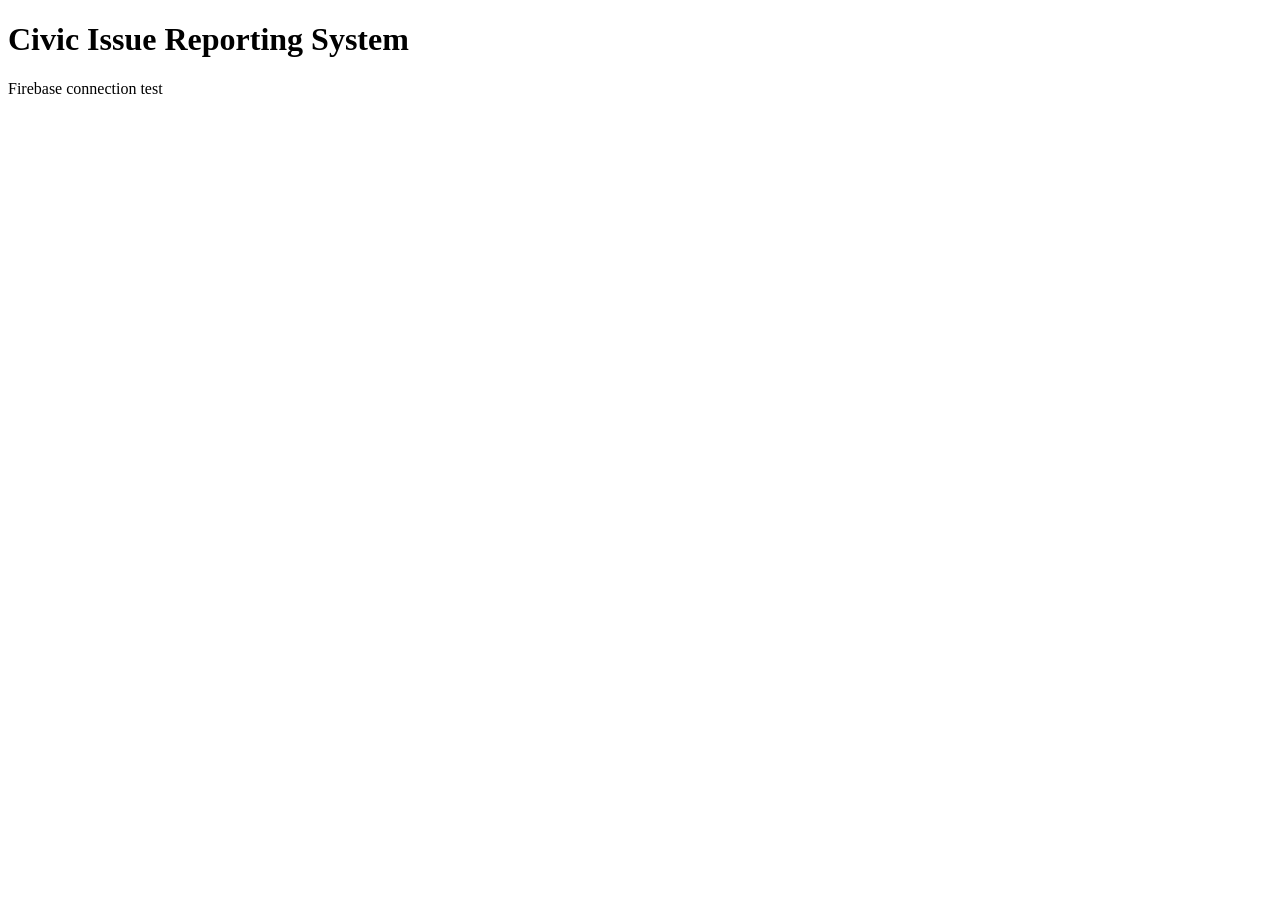
==== index.html @ d194bfbb "initial commit before navigation update and index page enhancement" ====
<!DOCTYPE html>
<html>

  <head>
        <title>Jan Samadhan: Solve Your Problems</title>
        <link rel="stylesheet" href="style.css">
  </head>

  <body>
        <h1>Civic Issue Reporting System</h1>

        <p>Firebase connection test</p>

        <script type="module" src="firebase.js"></script>
  </body>

</html>
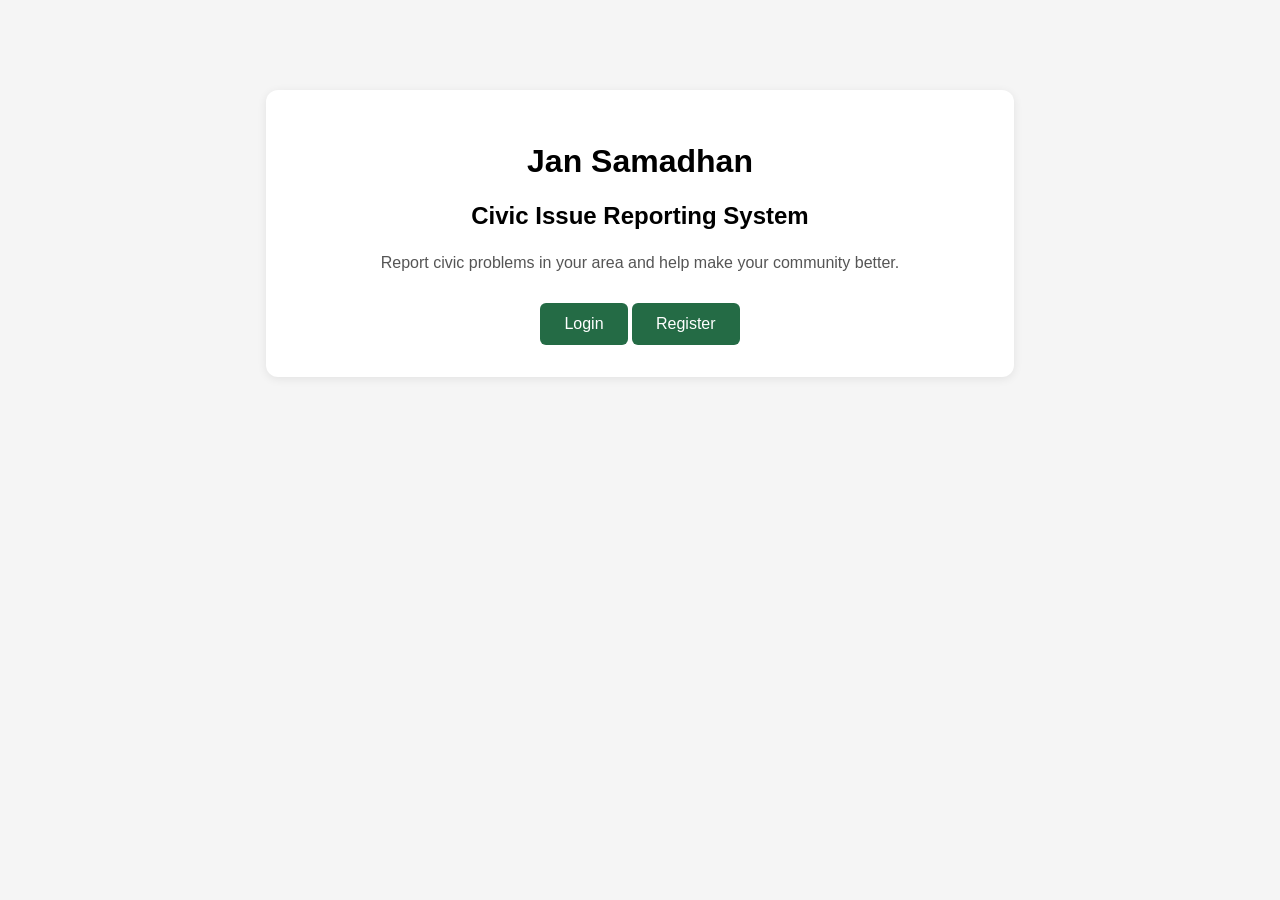
==== commit 5dddcf5f: "dont fuckin know what i did" ====
--- a/index.html
+++ b/index.html
@@ -1,17 +1,55 @@
 <!DOCTYPE html>
-<html>
+<html lang="en">
 
-  <head>
-        <title>Jan Samadhan: Solve Your Problems</title>
-        <link rel="stylesheet" href="style.css">
-  </head>
+<head>
+    <meta charset="UTF-8">
+    <meta name="viewport" content="width=device-width, initial-scale=1.0">
+    <title>Jan Samadhan | Civic Issue Reporting</title>
+    <link rel="stylesheet" href="css/style.css">
+    <style>
+        .welcome {
+            max-width: 700px;
+            margin: 90px auto;
+            padding: 32px 24px;
+            text-align: center;
+            background: #ffffff;
+            border-radius: 12px;
+            box-shadow: 0 2px 10px rgba(0, 0, 0, 0.08);
+        }
 
-  <body>
-        <h1>Civic Issue Reporting System</h1>
+        .welcome p {
+            color: #555;
+            line-height: 1.6;
+        }
 
-        <p>Firebase connection test</p>
+        .primary-button {
+            display: inline-block;
+            margin-top: 12px;
+            padding: 12px 24px;
+            border: none;
+            border-radius: 6px;
+            background: #246b45;
+            color: white;
+            font-size: 16px;
+            text-decoration: none;
+            cursor: pointer;
+        }
 
-        <script type="module" src="firebase.js"></script>
-  </body>
+        .primary-button:hover {
+            background: #194d31;
+        }
+    </style>
+</head>
 
-</html>+<body>
+    <main class="welcome">
+        <h1>Jan Samadhan</h1>
+        <h2>Civic Issue Reporting System</h2>
+        <p>Report civic problems in your area and help make your community better.</p>
+
+        <a class="primary-button" href="login.html">Login</a>
+        <a class="primary-button" href="register.html">Register</a>
+    </main>
+</body>
+
+</html>
--- a/css/style.css
+++ b/css/style.css
@@ -0,0 +1,97 @@
+body {
+    font-family: Arial, sans-serif;
+    margin: 0;
+    background: #f5f5f5;
+}
+
+
+header {
+    background: white;
+    padding: 20px;
+    border-bottom: 1px solid #ddd;
+}
+
+
+header h1 {
+    margin: 0 0 10px 0;
+}
+
+
+nav a {
+    margin-right: 15px;
+    text-decoration: none;
+}
+
+
+main {
+    max-width: 900px;
+    margin: 30px auto;
+    padding: 0 20px;
+}
+
+
+#filters {
+    margin-bottom: 20px;
+}
+
+
+#filters button {
+    margin-right: 8px;
+    padding: 8px 15px;
+    cursor: pointer;
+}
+
+
+.complaint-card {
+    background: white;
+    padding: 20px;
+    margin-bottom: 20px;
+    border-radius: 8px;
+    box-shadow: 0 2px 8px rgba(0,0,0,0.08);
+}
+
+
+.complaint-image {
+    width: 100%;
+    max-height: 300px;
+    object-fit: cover;
+    border-radius: 6px;
+}
+
+
+.status {
+    display: inline-block;
+    padding: 6px 10px;
+    border-radius: 5px;
+}
+
+
+.status-submitted {
+    background: #fff3cd;
+}
+
+
+.status-review {
+    background: #cfe2ff;
+}
+
+
+.status-progress {
+    background: #ffe5b4;
+}
+
+
+.status-resolved {
+    background: #d1e7dd;
+}
+
+
+.status-rejected {
+    background: #f8d7da;
+}
+
+
+.view-button {
+    padding: 9px 15px;
+    cursor: pointer;
+}
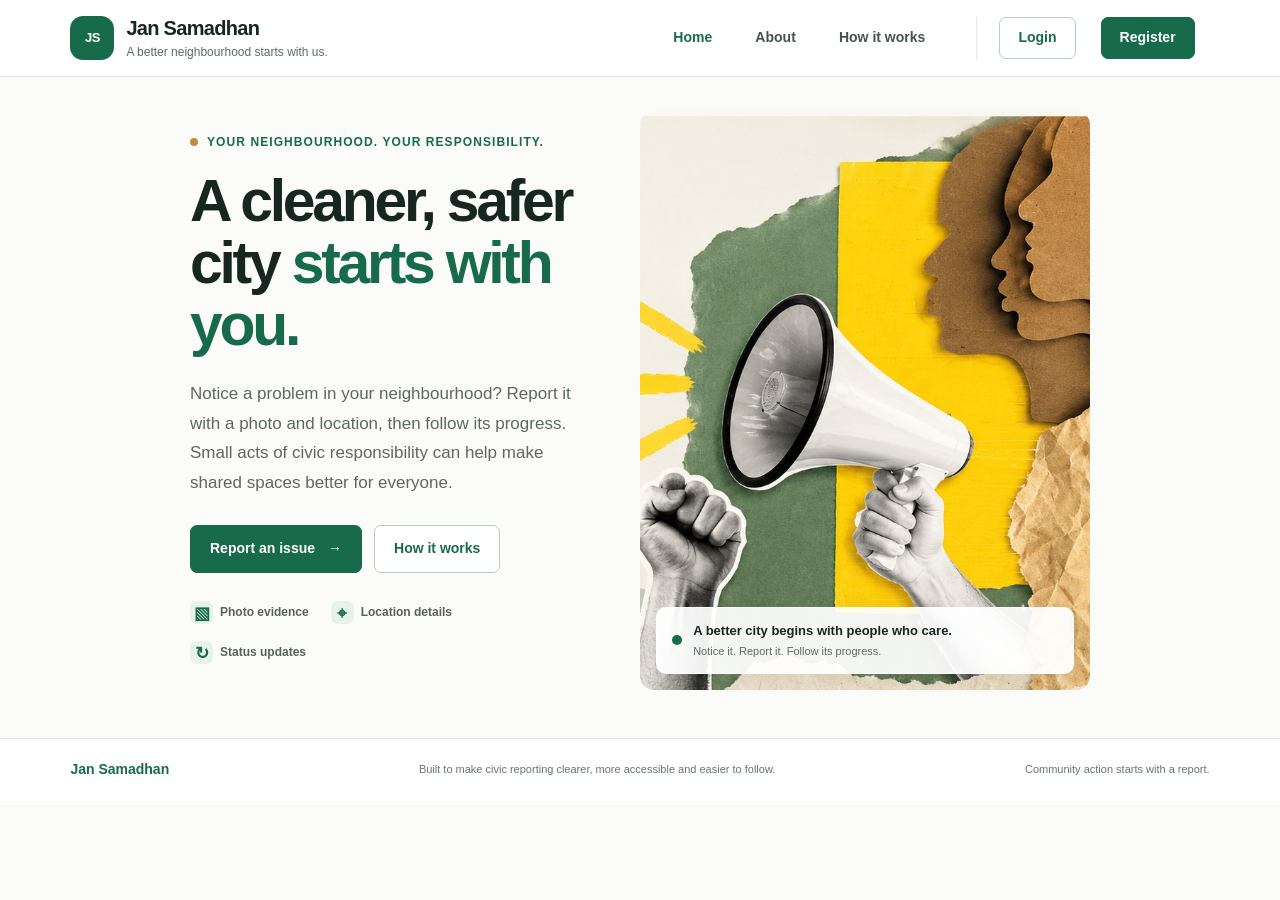
==== commit a2ae0c6b: "added ui update and final features and teting image preview for github upload" ====
--- a/index.html
+++ b/index.html
@@ -1,55 +1,65 @@
 <!DOCTYPE html>
 <html lang="en">
+<head>
+  <meta charset="UTF-8">
+  <meta name="viewport" content="width=device-width, initial-scale=1.0">
+  <meta name="description" content="Jan Samadhan helps citizens report local civic issues, share photo and location details, and follow updates as issues are addressed.">
+  <meta name="theme-color" content="#176b4b">
+  <title>Jan Samadhan | Your Voice for a Better City</title>
+  <link rel="stylesheet" href="css/style.css">
+</head>
+<body class="landing-page">
+  <header class="landing-header">
+    <a class="landing-brand" href="index.html" aria-label="Jan Samadhan home">
+      <span class="brand-mark" aria-hidden="true">JS</span>
+      <span class="brand-copy">
+        <strong>Jan Samadhan</strong>
+        <small>A better neighbourhood starts with us.</small>
+      </span>
+    </a>
 
-<head>
-    <meta charset="UTF-8">
-    <meta name="viewport" content="width=device-width, initial-scale=1.0">
-    <title>Jan Samadhan | Civic Issue Reporting</title>
-    <link rel="stylesheet" href="css/style.css">
-    <style>
-        .welcome {
-            max-width: 700px;
-            margin: 90px auto;
-            padding: 32px 24px;
-            text-align: center;
-            background: #ffffff;
-            border-radius: 12px;
-            box-shadow: 0 2px 10px rgba(0, 0, 0, 0.08);
-        }
+    <nav class="landing-nav" aria-label="Main navigation">
+      <a class="landing-nav-link active" href="index.html" aria-current="page">Home</a>
+      <a class="landing-nav-link" href="about.html">About</a>
+      <a class="landing-nav-link" href="about.html#how-it-works">How it works</a>
+      <div class="landing-auth-links">
+        <a class="landing-login" href="login.html">Login</a>
+        <a class="landing-register" href="register.html">Register</a>
+      </div>
+    </nav>
+  </header>
 
-        .welcome p {
-            color: #555;
-            line-height: 1.6;
-        }
+  <main class="landing-main">
+    <section class="landing-hero" aria-labelledby="hero-title">
+      <div class="hero-copy">
+        <p class="landing-kicker"><span></span> Your neighbourhood. Your responsibility.</p>
+        <h1 id="hero-title">A cleaner, safer city <em>starts with you.</em></h1>
+        <p class="hero-description">Notice a problem in your neighbourhood? Report it with a photo and location, then follow its progress. Small acts of civic responsibility can help make shared spaces better for everyone.</p>
+        <div class="hero-actions">
+          <a class="landing-primary-button" href="login.html">Report an issue <span aria-hidden="true">→</span></a>
+          <a class="landing-secondary-button" href="about.html#how-it-works">How it works</a>
+        </div>
+        <div class="hero-points" aria-label="Platform highlights">
+          <span><span class="point-icon" aria-hidden="true">▧</span> Photo evidence</span>
+          <span><span class="point-icon" aria-hidden="true">⌖</span> Location details</span>
+          <span><span class="point-icon" aria-hidden="true">↻</span> Status updates</span>
+        </div>
+      </div>
+      <div class="hero-visual">
+        <img src="assets/jan-samadhan-hero.jpg" alt="A paper collage of a megaphone and raised hands over a green cityscape, representing community voices and civic action" fetchpriority="high">
+        <div class="hero-image-caption">
+          <span class="caption-dot" aria-hidden="true"></span>
+          <span><strong>A better city begins with people who care.</strong><small>Notice it. Report it. Follow its progress.</small></span>
+        </div>
+      </div>
+    </section>
 
-        .primary-button {
-            display: inline-block;
-            margin-top: 12px;
-            padding: 12px 24px;
-            border: none;
-            border-radius: 6px;
-            background: #246b45;
-            color: white;
-            font-size: 16px;
-            text-decoration: none;
-            cursor: pointer;
-        }
+  </main>
 
-        .primary-button:hover {
-            background: #194d31;
-        }
-    </style>
-</head>
-
-<body>
-    <main class="welcome">
-        <h1>Jan Samadhan</h1>
-        <h2>Civic Issue Reporting System</h2>
-        <p>Report civic problems in your area and help make your community better.</p>
-
-        <a class="primary-button" href="login.html">Login</a>
-        <a class="primary-button" href="register.html">Register</a>
-    </main>
+  <footer class="landing-footer">
+    <a href="index.html">Jan Samadhan</a>
+    <p>Built to make civic reporting clearer, more accessible and easier to follow.</p>
+    <span>Community action starts with a report.</span>
+  </footer>
 </body>
-
 </html>
--- a/css/style.css
+++ b/css/style.css
@@ -94,4 +94,819 @@
 .view-button {
     padding: 9px 15px;
     cursor: pointer;
-}+}
+
+
+/* ===== Citizen Profile ===== */
+
+.profile-main {
+    max-width: 900px;
+}
+
+.back-link {
+    display: inline-block;
+    margin-bottom: 24px;
+    color: #246b45;
+    text-decoration: none;
+}
+
+.profile-header {
+    display: flex;
+    align-items: center;
+    gap: 18px;
+    background: white;
+    padding: 24px;
+    border-radius: 12px;
+    margin-bottom: 24px;
+    box-shadow: 0 2px 8px rgba(0, 0, 0, 0.06);
+}
+
+.profile-header h2 {
+    margin: 0 0 8px;
+}
+
+.profile-header p {
+    margin: 0;
+    color: #666;
+    line-height: 1.5;
+}
+
+.profile-avatar {
+    width: 64px;
+    height: 64px;
+    flex-shrink: 0;
+    display: grid;
+    place-items: center;
+    border-radius: 50%;
+    background: #246b45;
+    color: white;
+    font-size: 26px;
+    font-weight: bold;
+}
+
+.profile-main h3 {
+    margin-top: 30px;
+    margin-bottom: 16px;
+}
+
+.profile-details {
+    display: grid;
+    grid-template-columns: repeat(2, minmax(0, 1fr));
+    gap: 14px;
+}
+
+.profile-detail {
+    display: flex;
+    flex-direction: column;
+    gap: 8px;
+    min-width: 0;
+    padding: 18px;
+    background: white;
+    border: 1px solid #e5e7eb;
+    border-radius: 10px;
+}
+
+.profile-detail span {
+    color: #666;
+    font-size: 14px;
+}
+
+.profile-detail strong {
+    overflow-wrap: anywhere;
+}
+
+.profile-stats {
+    display: grid;
+    grid-template-columns: repeat(3, minmax(0, 1fr));
+    gap: 16px;
+}
+
+.stat-card {
+    display: flex;
+    flex-direction: column;
+    gap: 10px;
+    padding: 22px 16px;
+    background: white;
+    border: 1px solid #e5e7eb;
+    border-radius: 10px;
+    text-align: center;
+}
+
+.stat-number {
+    font-size: 32px;
+    font-weight: bold;
+    color: #246b45;
+}
+
+.profile-actions {
+    display: flex;
+    flex-wrap: wrap;
+    gap: 12px;
+    margin-top: 28px;
+}
+
+.profile-button {
+    display: inline-block;
+    padding: 12px 18px;
+    border-radius: 7px;
+    background: #246b45;
+    color: white;
+    text-decoration: none;
+}
+
+.profile-button.secondary {
+    background: white;
+    color: #246b45;
+    border: 1px solid #246b45;
+}
+
+#profileError {
+    color: #b42318;
+}
+
+@media (max-width: 600px) {
+    .profile-header {
+        align-items: flex-start;
+        padding: 18px;
+    }
+
+    .profile-details {
+        grid-template-columns: 1fr;
+    }
+
+    .profile-stats {
+        grid-template-columns: 1fr;
+    }
+
+    .profile-actions {
+        flex-direction: column;
+    }
+
+    .profile-button {
+        text-align: center;
+    }
+}
+
+
+/* ===== Phase 1: complaint feed and interaction UI groundwork ===== */
+html {
+    scroll-behavior: smooth;
+}
+
+body {
+    color: #202820;
+    line-height: 1.55;
+}
+
+header {
+    position: relative;
+}
+
+nav {
+    display: flex;
+    align-items: center;
+    flex-wrap: wrap;
+    gap: 10px;
+    margin-top: 12px;
+}
+
+nav a {
+    color: #246b45;
+    font-weight: 600;
+}
+
+button {
+    font: inherit;
+}
+
+button:focus-visible,
+a:focus-visible,
+textarea:focus-visible {
+    outline: 3px solid #6aa884;
+    outline-offset: 3px;
+}
+
+#filters {
+    display: flex;
+    flex-wrap: wrap;
+    gap: 8px;
+}
+
+#filters button,
+.view-button,
+.reaction-button {
+    border: 1px solid #246b45;
+    border-radius: 7px;
+    padding: 9px 14px;
+    background: #fff;
+    color: #246b45;
+    cursor: pointer;
+    transition: background .15s ease, color .15s ease, transform .15s ease;
+}
+
+#filters button:hover,
+.view-button:hover:not(:disabled),
+.reaction-button:hover:not(:disabled) {
+    background: #edf6f0;
+}
+
+#filters button.filter-active {
+    background: #246b45;
+    color: #fff;
+}
+
+.complaint-card h3,
+.complaint-detail-card h2 {
+    overflow-wrap: anywhere;
+}
+
+.complaint-actions {
+    display: flex;
+    align-items: center;
+    flex-wrap: wrap;
+    gap: 12px;
+    margin-top: 18px;
+}
+
+.interaction-setup-note {
+    margin: 8px 0;
+    color: #5b6470;
+    font-size: 0.92rem;
+}
+
+.image-fallback {
+    padding: 12px;
+    border-radius: 6px;
+    background: #f1f3f2;
+    color: #5b6470;
+}
+
+.detail-meta {
+    color: #4b5563;
+}
+
+.interaction-panel {
+    margin-top: 24px;
+    padding-top: 20px;
+    border-top: 1px solid #e5e7eb;
+}
+
+.interaction-panel h3 {
+    margin-top: 12px;
+}
+
+.reaction-row {
+    display: flex;
+    flex-wrap: wrap;
+    gap: 10px;
+    margin: 12px 0 20px;
+}
+
+.reaction-button:disabled,
+.comment-form button:disabled,
+.comment-form textarea:disabled {
+    cursor: not-allowed;
+    opacity: 0.55;
+}
+
+.comment-form {
+    display: grid;
+    gap: 10px;
+    max-width: 650px;
+}
+
+.comment-form textarea {
+    width: 100%;
+    box-sizing: border-box;
+    padding: 12px;
+    border: 1px solid #cbd5d0;
+    border-radius: 8px;
+    font: inherit;
+    resize: vertical;
+}
+
+.comment-form button {
+    justify-self: start;
+}
+
+.comments-placeholder {
+    padding: 14px;
+    border: 1px dashed #cbd5d0;
+    border-radius: 8px;
+    color: #5b6470;
+    background: #fafcfb;
+}
+
+@media (max-width: 600px) {
+    main {
+        margin-top: 20px;
+        padding: 0 14px;
+    }
+
+    header {
+        padding: 16px;
+    }
+
+    nav {
+        gap: 8px;
+    }
+
+    nav a {
+        margin-right: 4px;
+    }
+
+    .complaint-card {
+        padding: 15px;
+    }
+
+    .complaint-actions {
+        align-items: stretch;
+        flex-direction: column;
+    }
+
+    .complaint-actions .view-button {
+        width: 100%;
+    }
+
+    .comment-form button {
+        width: 100%;
+    }
+}
+
+/* ===== Phase 2: complaint reactions and comments ===== */
+.interaction-panel {
+    margin-top: 22px;
+    padding: 16px;
+    border: 1px solid #e5e7eb;
+    border-radius: 10px;
+    background: #fbfcfb;
+}
+
+.interaction-panel h3 {
+    margin: 0 0 12px;
+}
+
+.reaction-row {
+    display: flex;
+    flex-wrap: wrap;
+    align-items: center;
+    gap: 10px;
+    margin: 12px 0 18px;
+}
+
+.reaction-button {
+    padding: 9px 13px;
+    border: 1px solid #d1d5db;
+    border-radius: 8px;
+    background: white;
+    color: #222;
+    cursor: pointer;
+    transition: background 0.15s ease, border-color 0.15s ease;
+}
+
+.reaction-button:hover:not(:disabled) {
+    border-color: #246b45;
+}
+
+.reaction-button.reaction-selected {
+    background: #e3f3e9;
+    border-color: #246b45;
+    color: #174d30;
+    font-weight: 700;
+}
+
+.reaction-button:disabled,
+.comment-form button:disabled {
+    cursor: wait;
+    opacity: 0.65;
+}
+
+.reaction-count {
+    display: inline-block;
+    min-width: 1ch;
+    margin-left: 3px;
+}
+
+.reaction-row-compact {
+    margin: 8px 0 2px;
+}
+
+.complaint-card-interactions {
+    padding: 10px 0 0;
+    border: 0;
+    border-top: 1px solid #eee;
+    border-radius: 0;
+    background: transparent;
+}
+
+.complaint-actions {
+    display: flex;
+    flex-direction: column;
+    align-items: flex-start;
+    gap: 10px;
+}
+
+.comment-form {
+    display: grid;
+    gap: 10px;
+    margin: 12px 0 20px;
+}
+
+.comment-form textarea {
+    width: 100%;
+    box-sizing: border-box;
+    min-height: 76px;
+    padding: 11px 12px;
+    border: 1px solid #d1d5db;
+    border-radius: 8px;
+    font: inherit;
+    resize: vertical;
+}
+
+.comment-form textarea:focus {
+    outline: 2px solid #b8dec7;
+    border-color: #246b45;
+}
+
+.comment-form button {
+    justify-self: start;
+    border: 0;
+    border-radius: 7px;
+    background: #246b45;
+    color: white;
+}
+
+.comment-form-message,
+.interaction-error {
+    margin: 0;
+    color: #8a2b2b;
+    font-size: 14px;
+}
+
+.comments-list {
+    display: grid;
+    gap: 10px;
+}
+
+.comment-card {
+    padding: 12px;
+    border: 1px solid #e5e7eb;
+    border-radius: 8px;
+    background: white;
+}
+
+.comment-header {
+    display: flex;
+    flex-wrap: wrap;
+    justify-content: space-between;
+    gap: 6px 12px;
+    margin-bottom: 7px;
+}
+
+.comment-date {
+    color: #6b7280;
+    font-size: 12px;
+}
+
+.comment-text {
+    margin: 0;
+    white-space: pre-wrap;
+    overflow-wrap: anywhere;
+}
+
+.comments-placeholder,
+.comments-loading {
+    color: #6b7280;
+    font-size: 14px;
+}
+
+@media (max-width: 600px) {
+    .interaction-panel {
+        padding: 12px;
+    }
+
+    .reaction-row {
+        gap: 8px;
+    }
+
+    .reaction-button {
+        padding: 8px 10px;
+    }
+}
+
+/* ===== Phase 3: Government dashboard ===== */
+.dashboard-nav { display: flex; align-items: center; gap: 16px; flex-wrap: wrap; }
+.dashboard-nav a { color: #246b45; font-weight: 700; }
+.dashboard-nav button, .secondary-action, .save-status-button { border: 0; border-radius: 8px; padding: 10px 15px; cursor: pointer; font: inherit; }
+.dashboard-nav button, .save-status-button { background: #246b45; color: #fff; }
+.government-main { max-width: 1150px; }
+.government-heading { display: flex; align-items: center; justify-content: space-between; gap: 18px; margin-bottom: 24px; }
+.government-heading h2 { margin: 0 0 6px; }
+.government-heading p { margin: 0; color: #5f6b63; }
+.eyebrow { font-size: 12px; letter-spacing: .12em; font-weight: 700; color: #246b45 !important; margin-bottom: 8px !important; }
+.secondary-action { background: #fff; border: 1px solid #cbd5ce; color: #244b34; }
+.government-stats { display: grid; grid-template-columns: repeat(4, minmax(0, 1fr)); gap: 14px; margin: 24px 0; }
+.government-stat { background: #fff; border: 1px solid #e2e8e3; border-radius: 12px; padding: 20px; }
+.government-stat span { display: block; font-size: 30px; font-weight: 750; color: #246b45; }
+.government-stat p { margin: 4px 0 0; color: #58645b; }
+.government-filters { display: grid; grid-template-columns: 2fr 1fr 1fr; gap: 14px; padding: 18px; background: #fff; border: 1px solid #e2e8e3; border-radius: 12px; margin-bottom: 24px; }
+.government-filters label, .status-editor label { display: flex; flex-direction: column; gap: 6px; font-size: 14px; font-weight: 700; }
+.government-filters input, .government-filters select, .status-editor select { width: 100%; min-width: 0; box-sizing: border-box; padding: 10px 11px; border: 1px solid #cbd5ce; border-radius: 7px; background: #fff; font: inherit; }
+.government-list-heading { display: flex; justify-content: space-between; align-items: baseline; gap: 12px; }
+.government-list-heading h3 { margin-bottom: 12px; }
+.government-list-heading span, .report-meta { color: #68736b; font-size: 13px; }
+.government-report-card { background: #fff; border: 1px solid #e2e8e3; border-radius: 12px; padding: 20px; margin-bottom: 16px; box-shadow: 0 2px 7px rgba(0,0,0,.04); }
+.government-report-header { display: flex; align-items: flex-start; justify-content: space-between; gap: 14px; }
+.government-report-header h4 { margin: 0 0 4px; font-size: 18px; }
+.report-meta { margin: 0 0 12px; }
+.status-badge { display: inline-block; flex-shrink: 0; padding: 5px 9px; border-radius: 999px; background: #f0f2f0; font-size: 12px; font-weight: 700; }
+.status-submitted { background: #fff3cd; }
+.status-under-review { background: #cfe2ff; }
+.status-in-progress { background: #ffe5b4; }
+.status-resolved { background: #d1e7dd; }
+.status-rejected { background: #f8d7da; }
+.government-report-image { display: block; width: 100%; max-height: 420px; min-height: 160px; object-fit: contain; object-position: center; background: #f4f6f5; border-radius: 8px; margin: 8px 0 12px; }
+.government-description { white-space: pre-wrap; overflow-wrap: anywhere; }
+.map-link { display: inline-block; margin: 2px 0 12px; color: #246b45; }
+.status-editor { display: flex; align-items: end; gap: 12px; padding-top: 14px; margin-top: 12px; border-top: 1px solid #edf0ed; }
+.status-editor label { flex: 1; }
+.error-message { color: #b42318; }
+.success-message { color: #176b3a; }
+.empty-state { padding: 24px; text-align: center; background: #fff; border-radius: 10px; color: #68736b; }
+@media (max-width: 700px) {
+  .government-heading { align-items: flex-start; flex-direction: column; }
+  .government-stats { grid-template-columns: repeat(2, minmax(0, 1fr)); }
+  .government-filters { grid-template-columns: 1fr; }
+  .government-report-header { flex-direction: column; }
+  .status-editor { align-items: stretch; flex-direction: column; }
+}
+
+
+/* ===== Phase 4: citizen report history ===== */
+.my-reports-heading { display: flex; align-items: center; justify-content: space-between; gap: 16px; margin-top: 30px; }
+.my-reports-heading h3 { margin-bottom: 4px; }
+.muted-copy { color: #667085; margin-top: 4px; }
+.profile-refresh { border: 1px solid #246b45; color: #246b45; background: #fff; border-radius: 7px; padding: 9px 14px; font: inherit; cursor: pointer; }
+.profile-refresh:disabled { opacity: .6; cursor: wait; }
+.my-reports-list { display: grid; gap: 14px; }
+.my-report-card, .my-reports-empty { background: #fff; border: 1px solid #e5e7eb; border-radius: 11px; padding: 18px; }
+.my-report-top { display: flex; align-items: flex-start; justify-content: space-between; gap: 14px; }
+.my-report-top h4 { margin: 0 0 5px; font-size: 17px; }
+.my-report-meta { margin: 0; color: #667085; font-size: 13px; }
+.my-report-description { margin: 14px 0; white-space: pre-wrap; overflow-wrap: anywhere; }
+.my-report-status { display: inline-block; flex-shrink: 0; border-radius: 999px; padding: 5px 9px; font-size: 12px; font-weight: 700; background: #f1f3f5; }
+.my-report-status.status-submitted { background: #fff3cd; }
+.my-report-status.status-under-review { background: #cfe2ff; }
+.my-report-status.status-in-progress { background: #ffe5b4; }
+.my-report-status.status-resolved { background: #d1e7dd; }
+.my-report-status.status-rejected { background: #f8d7da; }
+.my-report-actions { display: flex; flex-wrap: wrap; gap: 10px; margin-top: 14px; }
+.my-report-link { color: #246b45; font-weight: 700; text-decoration: none; }
+.my-report-link:hover { text-decoration: underline; }
+.secondary-link { color: #475467; }
+.my-reports-empty { text-align: center; padding: 28px 18px; }
+.my-reports-empty p { color: #667085; }
+.profile-inline-error { color: #b42318; }
+#profileNotice { color: #667085; font-size: 13px; }
+@media (max-width: 600px) {
+  .my-reports-heading { align-items: flex-start; }
+  .my-report-top { flex-direction: column; }
+  .my-report-status { align-self: flex-start; }
+}
+
+/* ===== Landing page refresh: scoped to index.html only ===== */
+.landing-page {
+    --landing-green: #176b4b;
+    --landing-green-dark: #10543b;
+    --landing-ink: #172620;
+    --landing-muted: #5e6b64;
+    --landing-line: #e1e8e3;
+    --landing-paper: #fbfcfa;
+    background: var(--landing-paper);
+    color: var(--landing-ink);
+    font-family: Arial, Helvetica, sans-serif;
+    line-height: 1.55;
+}
+.landing-page * { box-sizing: border-box; }
+.landing-page a { text-decoration: none; }
+.landing-header {
+    display: flex;
+    align-items: center;
+    justify-content: space-between;
+    gap: 28px;
+    width: 100%;
+    padding: 16px clamp(20px, 5.5vw, 84px);
+    background: rgba(255,255,255,.96);
+    border-bottom: 1px solid var(--landing-line);
+}
+.landing-brand { display: inline-flex; align-items: center; gap: 12px; min-width: max-content; color: var(--landing-ink); }
+.brand-mark {
+    display: grid; place-items: center; width: 44px; height: 44px; border-radius: 13px;
+    background: var(--landing-green); color: #fff; font-size: 13px; font-weight: 800; letter-spacing: -.04em;
+}
+.brand-copy { display: flex; flex-direction: column; line-height: 1.25; }
+.brand-copy strong { font-size: 20px; letter-spacing: -.035em; }
+.brand-copy small { margin-top: 4px; color: var(--landing-muted); font-size: 12px; }
+.landing-nav { display: flex; align-items: center; gap: clamp(12px, 2.2vw, 30px); margin: 0; }
+.landing-nav-link { color: #46534c; font-size: 14px; font-weight: 600; padding: 10px 0; }
+.landing-nav-link:hover, .landing-nav-link.active { color: var(--landing-green); }
+.landing-auth-links { display: flex; align-items: center; gap: 10px; margin-left: 8px; padding-left: 22px; border-left: 1px solid var(--landing-line); }
+.landing-login, .landing-register { display: inline-flex; align-items: center; justify-content: center; min-height: 42px; padding: 9px 18px; border-radius: 7px; font-size: 14px; font-weight: 700; }
+.landing-login { color: var(--landing-green); border: 1px solid #b8cec1; background: #fff; }
+.landing-login:hover { background: #f0f6f2; }
+.landing-register { color: #fff; background: var(--landing-green); border: 1px solid var(--landing-green); }
+.landing-register:hover, .landing-primary-button:hover { background: var(--landing-green-dark); }
+.landing-main { width: min(1240px, calc(100% - 48px)); margin: 0 auto; padding: 34px 0 48px; }
+.landing-hero { display: grid; grid-template-columns: minmax(0, .94fr) minmax(0, 1.06fr); align-items: stretch; gap: clamp(24px, 4vw, 56px); min-height: 440px; }
+.hero-copy { display: flex; flex-direction: column; align-items: flex-start; justify-content: center; padding: 22px 0 26px; }
+.landing-kicker { display: flex; align-items: center; gap: 9px; margin: 0 0 18px; color: var(--landing-green); font-size: 12px; font-weight: 800; letter-spacing: .09em; text-transform: uppercase; }
+.landing-kicker > span { width: 8px; height: 8px; border-radius: 50%; background: #c58b43; }
+.hero-copy h1 { max-width: 610px; margin: 0; font-size: clamp(38px, 4.6vw, 62px); line-height: 1.06; letter-spacing: -.055em; font-weight: 800; }
+.hero-copy h1 em { color: var(--landing-green); font-style: normal; }
+.hero-description { max-width: 550px; margin: 22px 0 0; color: #5c6861; font-size: 17px; line-height: 1.75; }
+.hero-actions { display: flex; flex-wrap: wrap; gap: 12px; margin-top: 27px; }
+.landing-primary-button, .landing-secondary-button { display: inline-flex; align-items: center; justify-content: center; gap: 13px; min-height: 48px; padding: 12px 19px; border-radius: 7px; font-size: 14px; font-weight: 700; transition: background .15s ease, border-color .15s ease; }
+.landing-primary-button { color: #fff; background: var(--landing-green); border: 1px solid var(--landing-green); }
+.landing-secondary-button { color: var(--landing-green); background: #fff; border: 1px solid #b8cec1; }
+.landing-secondary-button:hover { background: #f0f6f2; }
+.hero-points { display: flex; flex-wrap: wrap; gap: 17px 22px; margin-top: 28px; color: #56635c; font-size: 12px; font-weight: 600; }
+.hero-points > span { display: inline-flex; align-items: center; gap: 7px; }
+.point-icon { display: inline-grid; place-items: center; width: 23px; height: 23px; border-radius: 7px; color: var(--landing-green); background: #e8f2ec; font-size: 17px; }
+.hero-visual { position: relative; min-height: 400px; overflow: hidden; border-radius: 14px; background: #e4ece6; }
+.hero-visual > img { display: block; width: 100%; height: 100%; min-height: 400px; object-fit: cover; object-position: center; }
+.hero-image-caption { position: absolute; right: 16px; bottom: 16px; left: 16px; display: flex; align-items: center; gap: 11px; padding: 13px 15px; border: 1px solid rgba(255,255,255,.65); border-radius: 10px; background: rgba(255,255,255,.93); box-shadow: 0 8px 28px rgba(21,45,31,.12); }
+.caption-dot { width: 10px; height: 10px; flex: 0 0 auto; border-radius: 50%; background: var(--landing-green); }
+.hero-image-caption span:last-child { display: flex; flex-direction: column; }
+.hero-image-caption strong { font-size: 13px; }
+.hero-image-caption small { margin-top: 2px; color: var(--landing-muted); font-size: 11px; }
+.landing-features { display: grid; grid-template-columns: repeat(3, minmax(0, 1fr)); gap: 16px; margin-top: 34px; }
+.landing-feature-card { min-width: 0; padding: 23px; border: 1px solid var(--landing-line); border-radius: 11px; background: #fff; }
+.feature-icon { display: grid; place-items: center; width: 42px; height: 42px; border-radius: 11px; font-size: 24px; font-weight: 500; }
+.feature-icon-green { color: #176b4b; background: #e5f2e9; }
+.feature-icon-amber { color: #9b6725; background: #fbefdc; }
+.feature-icon-sage { color: #456e58; background: #e8eee8; }
+.landing-feature-card h2 { margin: 15px 0 7px; font-size: 17px; letter-spacing: -.02em; }
+.landing-feature-card p { margin: 0; color: var(--landing-muted); font-size: 13px; line-height: 1.7; }
+.landing-how { display: grid; grid-template-columns: .8fr 1.2fr; gap: clamp(30px, 7vw, 100px); padding: 64px 0 56px; }
+.how-heading .landing-kicker { margin-bottom: 12px; }
+.how-heading h2 { margin: 0; max-width: 370px; font-size: clamp(27px, 3vw, 38px); line-height: 1.15; letter-spacing: -.04em; }
+.how-heading > p:last-child { max-width: 380px; color: var(--landing-muted); font-size: 14px; }
+.how-steps { display: grid; gap: 0; margin: 0; padding: 0; list-style: none; }
+.how-steps li { display: flex; gap: 17px; padding: 16px 0; border-bottom: 1px solid var(--landing-line); }
+.how-steps li:first-child { padding-top: 0; }
+.how-steps li:last-child { border-bottom: 0; }
+.step-number { display: grid; place-items: center; width: 39px; height: 39px; flex: 0 0 auto; border-radius: 10px; background: #e8f2ec; color: var(--landing-green); font-size: 12px; font-weight: 800; }
+.how-steps h3 { margin: 0 0 4px; font-size: 15px; }
+.how-steps p { margin: 0; color: var(--landing-muted); font-size: 13px; }
+.landing-bottom-cta { display: flex; align-items: center; justify-content: space-between; gap: 24px; padding: 25px 28px; border: 1px solid #dce8df; border-radius: 12px; background: #f0f6f1; }
+.landing-bottom-cta h2 { margin: 0 0 5px; font-size: 20px; letter-spacing: -.025em; }
+.landing-bottom-cta p { margin: 0; color: var(--landing-muted); font-size: 13px; }
+.landing-bottom-cta .landing-primary-button { flex: 0 0 auto; }
+.landing-footer { display: flex; flex-wrap: wrap; align-items: center; justify-content: space-between; gap: 10px 20px; padding: 20px clamp(20px, 5.5vw, 84px); border-top: 1px solid var(--landing-line); background: #fff; }
+.landing-footer a { color: var(--landing-green); font-size: 14px; font-weight: 800; }
+.landing-footer p, .landing-footer span { margin: 0; color: #69756e; font-size: 11px; }
+.landing-page a:focus-visible { outline: 3px solid #d5a65f; outline-offset: 3px; }
+@media (max-width: 850px) {
+    .landing-header { align-items: flex-start; flex-direction: column; gap: 12px; }
+    .landing-nav { width: 100%; flex-wrap: wrap; gap: 10px 18px; }
+    .landing-auth-links { margin-left: auto; padding-left: 14px; }
+    .landing-hero { grid-template-columns: 1fr; }
+    .hero-copy { padding: 20px 0 0; }
+    .hero-visual, .hero-visual > img { min-height: 330px; }
+    .landing-how { grid-template-columns: 1fr; gap: 25px; }
+}
+@media (max-width: 560px) {
+    .landing-header { padding: 14px 18px; }
+    .brand-copy strong { font-size: 18px; }
+    .brand-copy small { font-size: 11px; }
+    .landing-nav { gap: 8px 14px; }
+    .landing-nav-link { font-size: 12px; }
+    .landing-auth-links { width: 100%; margin: 4px 0 0; padding: 12px 0 0; border-top: 1px solid var(--landing-line); border-left: 0; }
+    .landing-login, .landing-register { flex: 1; }
+    .landing-main { width: calc(100% - 36px); padding-top: 20px; }
+    .hero-copy h1 { font-size: clamp(36px, 11vw, 48px); }
+    .hero-description { font-size: 15px; }
+    .hero-actions { width: 100%; }
+    .hero-actions a { flex: 1; padding-inline: 12px; }
+    .hero-points { gap: 10px 14px; }
+    .hero-visual, .hero-visual > img { min-height: 280px; }
+    .hero-image-caption { right: 10px; bottom: 10px; left: 10px; padding: 10px; }
+    .landing-features { grid-template-columns: 1fr; gap: 12px; margin-top: 22px; }
+    .landing-feature-card { padding: 18px; }
+    .landing-how { padding: 45px 0 35px; }
+    .landing-bottom-cta { align-items: flex-start; flex-direction: column; padding: 21px; }
+    .landing-footer { align-items: flex-start; flex-direction: column; padding: 20px 18px; }
+}
+@media (prefers-reduced-motion: reduce) {
+    .landing-page { scroll-behavior: auto; }
+    .landing-page * { transition: none !important; }
+}
+
+
+/* ===== Consistent Jan Samadhan UI system across application pages ===== */
+:root { --js-green: #176b4b; --js-green-dark: #10543b; --js-ink: #1b2b23; --js-muted: #637068; --js-line: #dfe7e1; --js-paper: #f7f9f6; --js-card: #ffffff; --js-amber: #c58b43; }
+body:not(.landing-page) { background: var(--js-paper); color: var(--js-ink); font-family: Arial, Helvetica, sans-serif; line-height: 1.55; }
+body:not(.landing-page) a { color: var(--js-green); }
+body:not(.landing-page) button, body:not(.landing-page) input, body:not(.landing-page) select, body:not(.landing-page) textarea { font: inherit; }
+body:not(.landing-page) button { cursor: pointer; }
+body:not(.landing-page) button:focus-visible, body:not(.landing-page) a:focus-visible, body:not(.landing-page) input:focus-visible, body:not(.landing-page) select:focus-visible, body:not(.landing-page) textarea:focus-visible { outline: 3px solid #d8a657; outline-offset: 2px; }
+.app-page > header.app-header { display:flex; align-items:center; justify-content:space-between; gap:20px; padding:14px clamp(18px,5vw,72px); background:#fff; border-bottom:1px solid var(--js-line); }
+.app-brand { display:inline-flex; align-items:center; gap:11px; color:var(--js-ink)!important; text-decoration:none; font-size:19px; font-weight:800; }
+.app-brand .brand-mark { width:42px; height:42px; border-radius:12px; }
+.app-header nav { display:flex; align-items:center; flex-wrap:wrap; gap:18px; }
+.app-header nav a { text-decoration:none; font-weight:650; font-size:14px; }
+.app-header nav a:hover { color:var(--js-green-dark); }
+.app-header button, #logoutButton { border:1px solid var(--js-green); border-radius:7px; background:var(--js-green); color:#fff; padding:9px 15px; }
+.app-page main { max-width:1120px; margin:34px auto; padding:0 24px; }
+.app-page h1, .app-page h2, .app-page h3, .app-page h4 { color:var(--js-ink); letter-spacing:-.025em; }
+.app-page h2 { font-size:clamp(24px,3vw,32px); }
+#filters { display:flex; flex-wrap:wrap; gap:8px; padding:14px; background:#fff; border:1px solid var(--js-line); border-radius:12px; }
+#filters button { margin:0; border:1px solid var(--js-line); border-radius:999px; padding:8px 15px; background:#fff; color:#46554c; }
+#filters button:hover, #filters button.active, #filters button[aria-pressed="true"] { background:#e8f2ec; border-color:#b8d2c2; color:var(--js-green-dark); }
+.complaint-card, .government-report-card, .my-report-card, .profile-header, .profile-detail, .stat-card, .my-reports-empty { border-color:var(--js-line)!important; border-radius:12px!important; box-shadow:0 4px 16px rgba(22,50,32,.035)!important; }
+.complaint-card, .government-report-card, .my-report-card { padding:22px!important; }
+.view-button, .reaction-button, .save-status-button, .profile-button, .profile-refresh, .secondary-action { border-radius:8px!important; }
+.view-button, .save-status-button { border:1px solid var(--js-green)!important; background:var(--js-green)!important; color:#fff!important; }
+.secondary-action, .profile-refresh { background:#fff!important; color:var(--js-green)!important; border:1px solid #b8cec1!important; }
+.status-submitted, .status-under-review, .status-in-progress, .status-resolved, .status-rejected { color:#3d493f; }
+.government-main { max-width:1180px!important; }
+.government-stat { border-color:var(--js-line)!important; border-radius:12px!important; box-shadow:0 4px 16px rgba(22,50,32,.035); }
+.government-stat span, .stat-number { color:var(--js-green)!important; }
+.government-filters { border-color:var(--js-line)!important; border-radius:12px!important; }
+.government-filters input, .government-filters select, .status-editor select, .auth-container input, .form-panel input, .form-panel select, .form-panel textarea { border:1px solid #cbd7ce; border-radius:8px; background:#fff; padding:11px 12px; box-sizing:border-box; }
+.government-filters input:focus, .government-filters select:focus, .status-editor select:focus, .auth-container input:focus, .form-panel input:focus, .form-panel select:focus, .form-panel textarea:focus { border-color:var(--js-green); outline:2px solid #dcebe1; }
+.profile-main { max-width:1080px!important; }
+.profile-header { background:#fff; }
+.profile-avatar { background:var(--js-green)!important; }
+.profile-button { background:var(--js-green)!important; }
+.profile-button.secondary { background:#fff!important; color:var(--js-green)!important; }
+
+/* Login and registration */
+.auth-page { min-height:100vh; display:flex; flex-direction:column; align-items:center; justify-content:center; padding:30px 18px; box-sizing:border-box; background:radial-gradient(circle at top left,#e8f2ec 0,transparent 36%),var(--js-paper)!important; }
+.auth-back-link { position:absolute; top:24px; left:clamp(18px,5vw,72px); text-decoration:none; font-size:14px; font-weight:650; }
+.auth-container { width:min(100%,430px); box-sizing:border-box; margin:25px auto!important; padding:32px!important; border:1px solid var(--js-line); border-radius:16px; background:#fff; box-shadow:0 16px 44px rgba(25,52,35,.07); }
+.auth-brand { display:flex; align-items:center; gap:12px; margin-bottom:28px; color:var(--js-ink)!important; text-decoration:none; }
+.auth-brand .brand-mark { display:grid; place-items:center; width:44px; height:44px; border-radius:13px; background:var(--js-green); color:#fff; font-size:13px; font-weight:800; }
+.auth-brand > span:last-child { display:flex; flex-direction:column; line-height:1.3; }
+.auth-brand strong { font-size:19px; }
+.auth-brand small { color:var(--js-muted); font-size:12px; margin-top:3px; }
+.auth-container h1 { margin:0 0 8px; font-size:29px; }
+.auth-intro { margin:0 0 24px; color:var(--js-muted); font-size:14px; }
+.auth-container label { display:block; margin:15px 0 6px; font-size:13px; font-weight:700; }
+.auth-container input { width:100%; margin-bottom:4px; }
+.auth-container button { width:100%; margin-top:14px; padding:12px 16px; border:1px solid var(--js-green); border-radius:8px; background:var(--js-green); color:white; font-weight:750; }
+.auth-container button:hover { background:var(--js-green-dark); }
+.auth-container #message { min-height:1.3em; overflow-wrap:anywhere; }
+.auth-switch { color:var(--js-muted); font-size:13px; text-align:center; margin:18px 0 0; }
+.auth-switch a { font-weight:700; }
+
+/* Report form */
+.form-main { max-width:850px!important; }
+.form-panel { padding:clamp(20px,4vw,36px); border:1px solid var(--js-line); border-radius:16px; background:#fff; box-shadow:0 8px 28px rgba(25,52,35,.045); }
+.form-panel h1 { margin:0 0 6px; font-size:clamp(28px,4vw,36px); }
+.form-panel > .muted-copy { margin:0 0 24px; }
+#complaintForm { display:grid; gap:9px; }
+#complaintForm label { margin-top:8px; font-size:14px; font-weight:700; }
+#complaintForm input:not([type="file"]), #complaintForm select, #complaintForm textarea { width:100%; }
+#complaintForm input[type="file"] { width:100%; padding:12px; border:1px dashed #b9c9bd; border-radius:8px; background:#f8faf8; box-sizing:border-box; }
+#complaintForm br { display:none; }
+#locationButton, #submitButton { width:fit-content; max-width:100%; border-radius:8px; padding:11px 16px; }
+#locationButton { border:1px solid #b8cec1; background:#fff; color:var(--js-green); }
+#submitButton { border:1px solid var(--js-green); background:var(--js-green); color:#fff; font-weight:700; }
+#locationStatus, #message { color:var(--js-muted); }
+
+/* About/how-it-works page */
+.information-page .landing-nav-link { white-space:nowrap; }
+.info-main { width:min(1028px,calc(100% - 48px)); margin:0 auto; padding:60px 0 52px; }
+.info-intro { max-width:720px; padding:8px 0 28px; }
+.info-intro h1 { margin:0; font-size:clamp(36px,5vw,58px); line-height:1.08; letter-spacing:-.055em; }
+.info-intro h1 em { color:var(--landing-green); font-style:normal; }
+.info-intro > p:not(.landing-kicker) { max-width:650px; color:var(--landing-muted); font-size:17px; line-height:1.8; margin:20px 0 25px; }
+.info-features { margin-top:20px; }
+.info-how { padding-top:72px; }
+.information-page .landing-bottom-cta { margin-top:10px; }
+@media (max-width:760px) {
+  .app-page > header.app-header { align-items:flex-start; flex-direction:column; }
+  .app-header nav { gap:10px 14px; }
+  .app-page main { margin:24px auto; padding:0 16px; }
+  .auth-back-link { position:static; align-self:flex-start; margin-bottom:12px; }
+  .auth-container { padding:24px!important; }
+  .info-main { width:calc(100% - 36px); padding:34px 0; }
+  .info-intro > p:not(.landing-kicker) { font-size:15px; }
+}
+
+/* Phase 5: withdrawal, resolution confirmation and notification UI */
+.phase5-danger-button { border:1px solid #c94b42; color:#a52b25; background:#fff; border-radius:8px; padding:10px 14px; font:inherit; font-weight:650; cursor:pointer; }
+.phase5-danger-button:hover { background:#fff5f4; }
+.phase5-resolution-panel { margin-top:18px; padding:18px; border:1px solid #cfe1d4; background:#f2f8f3; border-radius:12px; display:flex; flex-wrap:wrap; align-items:center; gap:10px; }
+.phase5-resolution-panel h3, .phase5-resolution-panel p { flex-basis:100%; margin:0; }
+.phase5-resolution-panel p { color:#59685e; }
+.phase5-secondary-button { border:1px solid #aabeb0; color:#245e42; background:white; border-radius:8px; padding:10px 14px; font:inherit; font-weight:650; cursor:pointer; }
+.phase5-notification-list { display:grid; gap:12px; margin-top:20px; }
+.phase5-notification { border:1px solid var(--js-line,#dfe7e1); border-radius:12px; padding:18px; background:white; }
+.phase5-notification.is-unread { border-left:4px solid var(--js-green,#176b4b); background:#f7fbf8; }
+.phase5-notification h3 { margin:0 0 8px; font-size:17px; }
+.phase5-notification p { margin:0 0 8px; color:#56645a; }
+.phase5-notification small { display:block; color:#69756d; margin-bottom:10px; }
+.phase5-notification a { color:var(--js-green,#176b4b); font-weight:650; margin-right:12px; }
+.phase5-notification button { margin-top:8px; }
